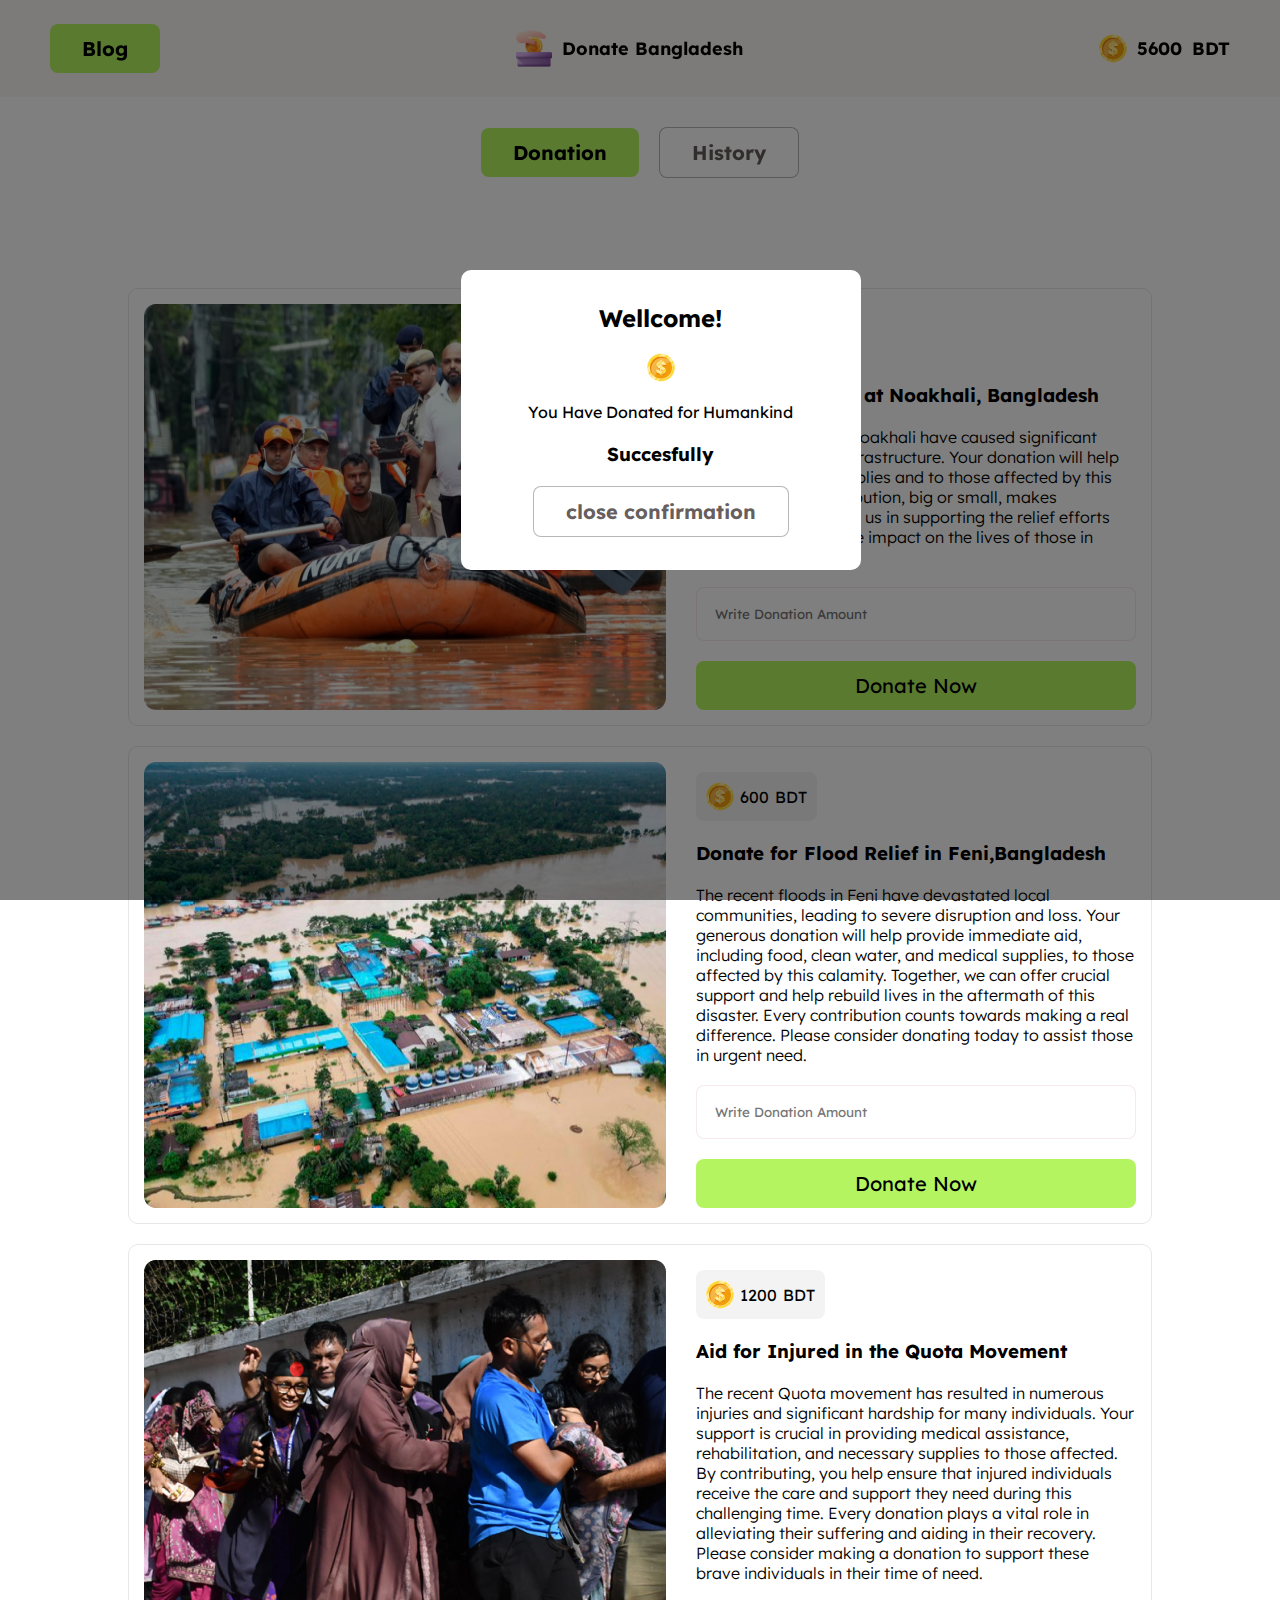
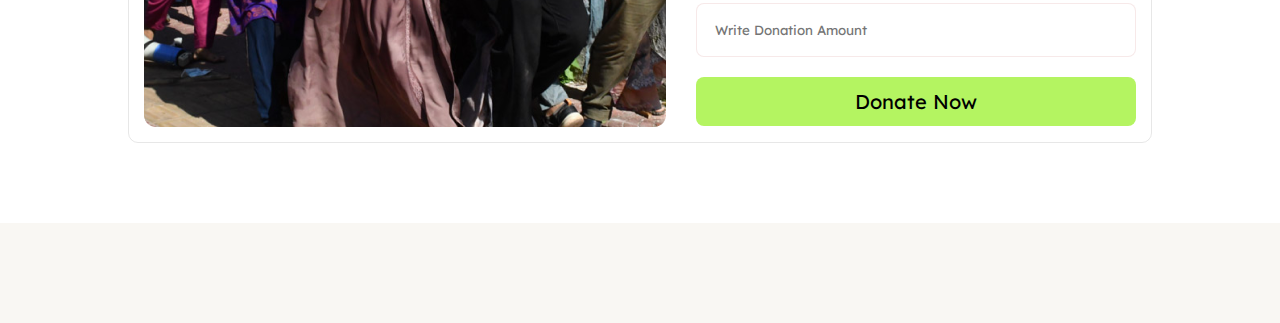
==== index.html @ fecba7af "initial done" ====
<!DOCTYPE html>
<html lang="en">
  <head>
    <meta charset="UTF-8" />
    <meta name="viewport" content="width=device-width, initial-scale=1.0" />
    <title>Assignment 5</title>
    <link rel="stylesheet" href="./styles/style.css" />
    <link rel="stylesheet" href="styles/alert.css" />
  </head>
  <body>
    <header id="sticky-header">
      <nav>
        <a class="my-btn" href="./blog.html">Blog</a>
        <div class="mid-nav">
          <img src="./assets/logo.png" alt="" />
          <p>Donate Bangladesh</p>
        </div>
        <div class="right-nav">
          <img src="./assets/coin.png" alt="" />
          <p id="total-coin">5600</p>
          <p>BDT</p>
        </div>
      </nav>
      <div class="btns">
        <button class="toggle-btn active" id="Donation-btn">Donation</button>
        <button class="toggle-btn" id="History-btn">History</button>
      </div>
    </header>
    <main>
      
      <div class="donation-container">
        <div class="donation-box">
          <img class="left-image" src="./assets/noakhali.png" alt="" />
          <div class="donation-text">
            <div class="coin-box">
              <img src="./assets/coin.png" alt="" />
              <p id="Noakhali-coin">00</p>
              <p>BDT</p>
            </div>
            <h3>Donate for Flood at Noakhali, Bangladesh</h3>
            <p class="description-text">
              The recent floods in Noakhali have caused significant damage to
              homes infrastructure. Your donation will help provide essential
              supplies and to those affected by this disaster. Every
              contribution, big or small, makes difference. Please join us in
              supporting the relief efforts and making a positive impact on the
              lives of those in need.
            </p>
            <input
              type="text"
              class="input-amount"
              id="noakhali-input"
              placeholder="Write Donation Amount"
            />
            <button class="my-btn donate-now" id="noakhali-donate">
              Donate Now
            </button>
          </div>
        </div>
        <div class="donation-box">
          <img class="left-image" src="./assets/feni.png" alt="" />
          <div class="donation-text">
            <div class="coin-box">
              <img src="./assets/coin.png" alt="" />
              <p id="Feni-coin">600</p>
              <p>BDT</p>
            </div>
            <h3>Donate for Flood Relief in Feni,Bangladesh</h3>
            <p class="description-text">
              The recent floods in Feni have devastated local communities,
              leading to severe disruption and loss. Your generous donation will
              help provide immediate aid, including food, clean water, and
              medical supplies, to those affected by this calamity. Together, we
              can offer crucial support and help rebuild lives in the aftermath
              of this disaster. Every contribution counts towards making a real
              difference. Please consider donating today to assist those in
              urgent need.
            </p>
            <input
              type="text"
              class="input-amount"
              id="feni-input"
              placeholder="Write Donation Amount"
            />
            <button id="feni-donate" class="my-btn donate-now">
              Donate Now
            </button>
          </div>
        </div>
        <div class="donation-box">
          <img class="left-image" src="./assets/quota-protest.png" alt="" />
          <div class="donation-text">
            <div class="coin-box">
              <img src="./assets/coin.png" alt="" />
              <p id="Quota-coin">1200</p>
              <p>BDT</p>
            </div>
            <h3>Aid for Injured in the Quota Movement</h3>
            <p class="description-text">
              The recent Quota movement has resulted in numerous injuries and
              significant hardship for many individuals. Your support is crucial
              in providing medical assistance, rehabilitation, and necessary
              supplies to those affected. By contributing, you help ensure that
              injured individuals receive the care and support they need during
              this challenging time. Every donation plays a vital role in
              alleviating their suffering and aiding in their recovery. Please
              consider making a donation to support these brave individuals in
              their time of need.
            </p>
            <input
              type="text"
              class="input-amount"
              id="Quota-input"
              placeholder="Write Donation Amount"
            />
            <button id="Quota-donate" class="my-btn donate-now">
              Donate Now
            </button>
          </div>
        </div>
      </div>
      <section class="history-container display">
        <div class="history-box">
          <h4>600 Taka is Donated for famine-2024 at Feni, Bangladesh</h4>
          <p>
            Date : Tue Sep 17 2024 08:39:11 GMT +0600 (Bangladesh Standard Time)
          </p>
        </div>
        <div class="history-box">
          <h4>
            1200 Taka is Donated for Injured in the Quota Movement,
            Bangladesh<Bangladesh></Bangladesh>
          </h4>
          <p>
            Date : Tue Sep 17 2024 08:39:11 GMT +0600 (Bangladesh Standard Time)
          </p>
        </div>
      </section>
      <section id="alert-container">
        <div id="alert">
          <h2 id="alert-header">Wellcome!</h2>
          <img src="./assets/coin.png" alt="" />
          <p id="alert-description">You Have Donated for Humankind</p>
          <h3 id="alert-status">Succesfully</h3>
          <button id="alert-btn">close confirmation</button>
        </div>
      </section>
    </main>
    <footer></footer>

    <script src="./scripts/script.js"></script>
    <script src="./scripts/history.js"></script>
    <script src="./scripts/money.js"></script>
    <script src="./scripts/alert.js"></script>
    <script src="./scripts/sticky.js"></script>
  </body>
</html>
---- styles/style.css ----
@import url("https://fonts.googleapis.com/css2?family=Lexend:wght@100..900&display=swap");

.lexend-font {
  font-family: "Lexend", sans-serif;
  font-optical-sizing: auto;
  font-weight: 500;
  font-style: normal;
}

* {
  font-family: "Lexend", sans-serif;
  box-sizing: border-box;
  padding: 0;
  margin: 0;
}
header {
  position: sticky;
  top: 0;
  width: 100vw;
  height: fit-content;
}

header.scrolled {
  backdrop-filter: blur(20px);
  background: rgba(180, 165, 165, 0.5);
}

nav {
  background: rgb(249, 247, 243);
  padding: 24px 50px;
  display: flex;
  justify-content: space-between;
  font-weight: bold;
}

nav .mid-nav,
nav .right-nav {
  display: flex;
  text-align: center;
  align-items: center;
  gap: 10px;
  font-size: large;
}

nav .mid-nav img {
  width: 36px;
}

.my-btn {
  padding: 12px 32px;
  border-radius: 8px;
  background: rgb(180, 244, 97);
  cursor: pointer;
  font-size: 20px;
  border: white;
}

.btns {
  display: flex;
  gap: 20px;
  font-weight: bold;
  padding: 30px 0px;
  justify-content: center;
  align-items: center;
}

main {
  width: 80vw;
  margin-top: 20px;
  margin-left: 10%;
}

.donation-container {
  margin: 80px 0;
  border-radius: 10px;
}

.donation-box,
.history-box {
  padding: 15px;
  margin: 20px 0px;
  border-radius: 10px;
  border: 1px solid rgba(17, 17, 17, 0.1);
  display: flex;

  gap: 30px;
}

.donation-text {
  display: flex;
  flex-direction: column;
  gap: 20px;
}

.coin-box {
  margin-top: 10px;
  display: flex;
  gap: 6px;
  border-radius: 8px;
  width: fit-content;
  padding: 10px;
  align-items: center;
  background: rgba(17, 17, 17, 0.05);
}

.donation-box .description-text {
  font-weight: 300;
  font-size: 16px;
}

.input-amount {
  padding: 18px;
  border: 1px solid rgba(173, 42, 42, 0.1);
  border-radius: 8px;
  background: rgb(255, 255, 255);
  outline: rgba(150, 0, 0, 0.1);
}
.input-amount:active,
.input-amount:focus {
  border: 2px solid rgb(94, 47, 42);
}

.history-container {
  margin: 80px 0;
  border-radius: 10px;
}

.history-box {
  flex-direction: column;
  gap: 10px;
  font-size: 16px;
  font-weight: 300;
  padding: 32px;
}

#Donation-btn,
#History-btn {
  padding: 12px 32px;
  border-radius: 8px;
  background: rgb(180, 244, 97);
  cursor: pointer;
  font-size: 20px;
  border: white;
  background-color: white;
  color: rgba(34, 21, 21, 0.7);
  border: 1px solid rgba(17, 17, 17, 0.3);
  font-weight: bold;
  transition: background-color 0.3s ease;
}

#Donation-btn.active,
#History-btn.active {
  background: rgb(180, 244, 97);
  color: black;
  cursor: pointer;
  font-size: 20px;
  border: white;
  transition: background-color 0.3s ease;
}

.display {
  display: none;
}

footer {
  height: 100px;
  width: 100%;
  background: rgb(249, 247, 243);
  position: absolute;
  margin-top: auto;
}

a {
  text-decoration: none;
  color: black;
}
---- styles/alert.css ----
#alert {
  height: 300px;
  width: 400px;
  padding: 15px;
  display: flex;
  flex-direction: column;
  align-items: center;
  justify-content: center;
  gap: 20px;
  background: white;
  position: fixed;
  left: 36%;
  top: 30%;
  border-radius: 10px;
  z-index: 2;
}
#alert-container {
  position: fixed;
  top: 0;
  left: 0;
  width: 100%;
  height: 100%;
  background: rgba(0, 0, 0, 0.5);
  justify-content: center;
  align-items: center;
}
#alert-btn {
  padding: 12px 32px;
  border-radius: 8px;
  cursor: pointer;
  font-size: 20px;
  border: white;
  background-color: white;
  color: rgba(34, 21, 21, 0.7);
  border: 1px solid rgba(17, 17, 17, 0.3);
  font-weight: bold;
}

#alert-btn:hover {
  background-color: rgb(180, 244, 97);
  color: black;
  transition: background-color 0.3s ease;
}
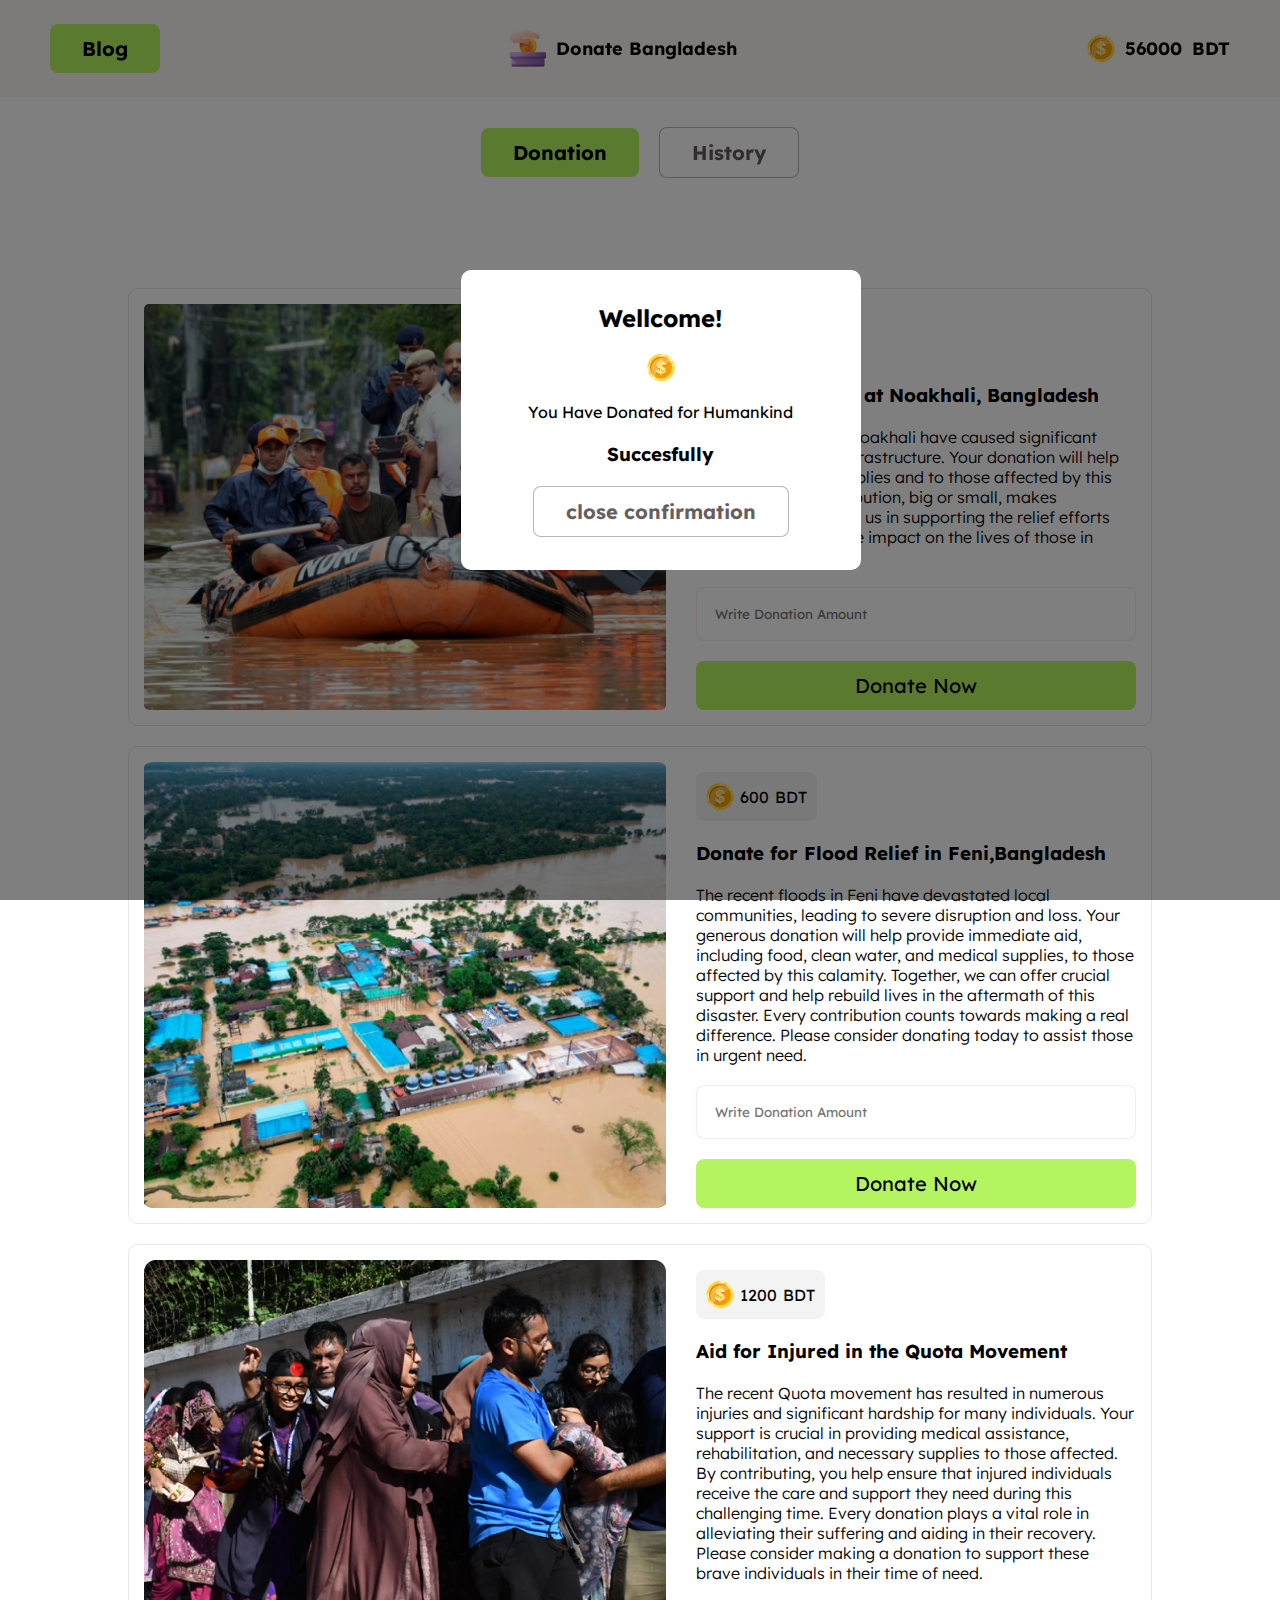
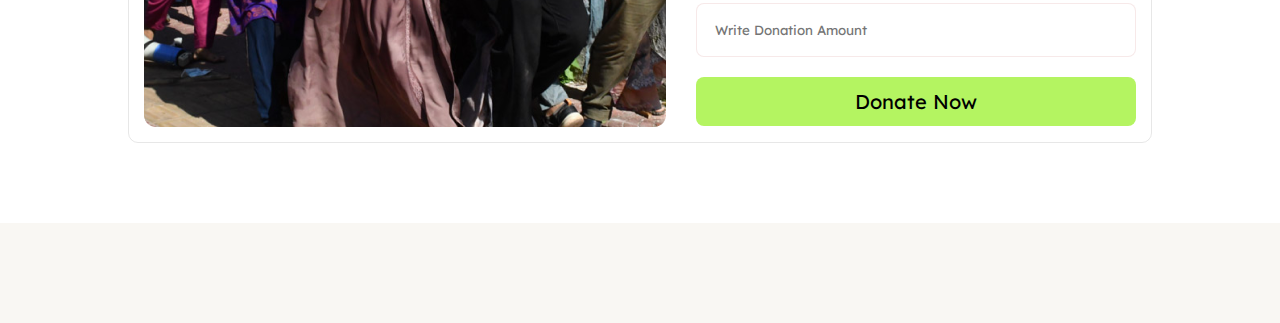
==== commit 35a899b7: "updating done" ====
--- a/index.html
+++ b/index.html
@@ -3,7 +3,7 @@
   <head>
     <meta charset="UTF-8" />
     <meta name="viewport" content="width=device-width, initial-scale=1.0" />
-    <title>Assignment 5</title>
+    <title>Donate For BD</title>
     <link rel="stylesheet" href="./styles/style.css" />
     <link rel="stylesheet" href="styles/alert.css" />
   </head>
@@ -17,7 +17,7 @@
         </div>
         <div class="right-nav">
           <img src="./assets/coin.png" alt="" />
-          <p id="total-coin">5600</p>
+          <p id="total-coin">56000</p>
           <p>BDT</p>
         </div>
       </nav>
--- a/styles/style.css
+++ b/styles/style.css
@@ -69,7 +69,10 @@
   margin-top: 20px;
   margin-left: 10%;
 }
-
+main img{
+  border-radius: 5px;
+  object-fit: cover;
+}
 .donation-container {
   margin: 80px 0;
   border-radius: 10px;
@@ -174,3 +177,20 @@
   text-decoration: none;
   color: black;
 }
+
+@media (max-width: 768px) {
+  .mid-nav p {
+    display: none;
+  }
+
+  .donation-box {
+    flex-direction: column;
+  }
+}
+@media (min-width: 769px) and (max-width: 950px) {
+  .donation-box img{
+    width: 60%;
+    object-fit: cover;
+    border-radius: 5px;
+  }
+}
--- a/styles/alert.css
+++ b/styles/alert.css
@@ -41,3 +41,17 @@
   color: black;
   transition: background-color 0.3s ease;
 }
+
+@media (max-width: 768px) {
+  #alert {
+    height: 250px;
+    width: 300px;
+    padding: 15px;
+    display: flex;
+    gap: 20px;
+    left: 25%;
+    top: 30%;
+    border-radius: 10px;
+
+  }
+}
